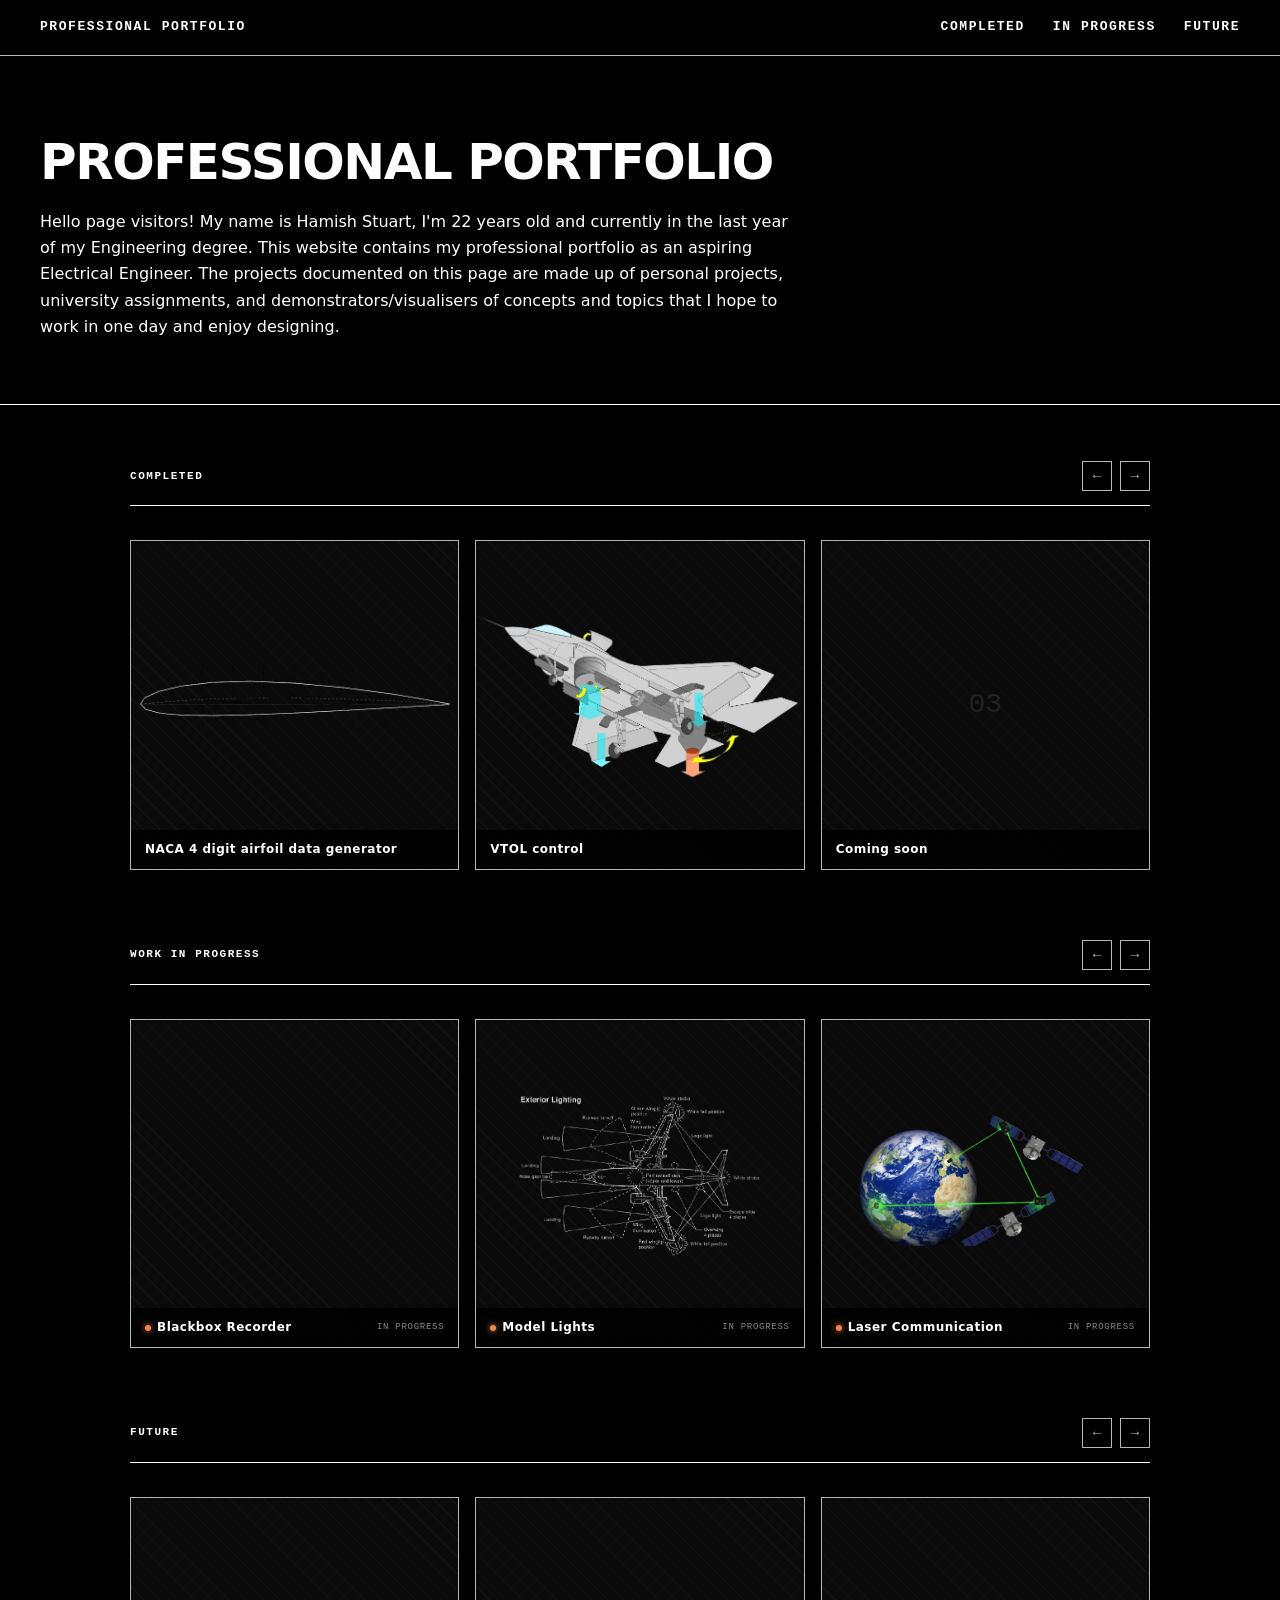
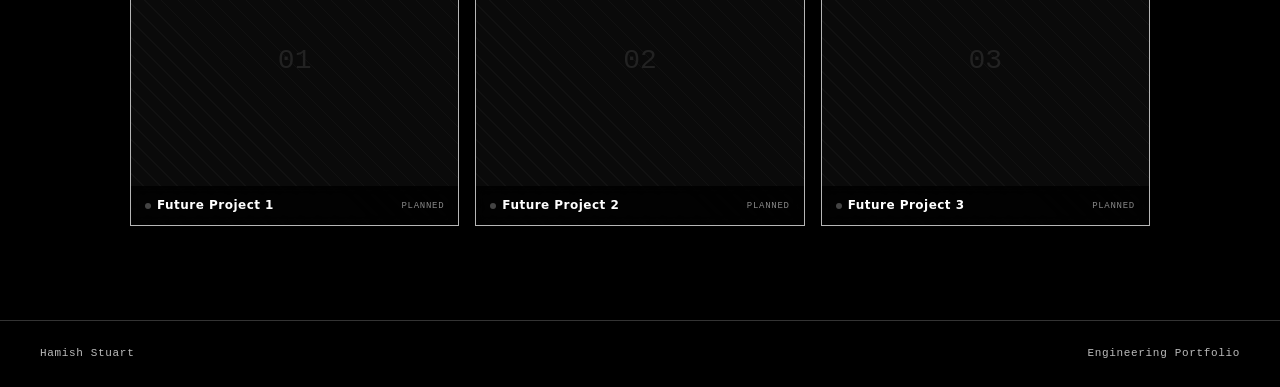
==== index.html @ 2b85cf69 "Update index.html" ====
<!DOCTYPE html>
<html lang="en">
<head>
<meta charset="UTF-8"/>
<meta name="viewport" content="width=device-width, initial-scale=1.0"/>
<title>Hamish Stuart — Portfolio</title>
<link rel="stylesheet" href="styles.css"/>
</head>
<body>

<header>
  <a class="logo" href="index.html">Professional portfolio</a>
  <nav>
    <a href="#completed">Completed</a>
    <a href="#wip">In Progress</a>
    <a href="#future">Future</a>
  </nav>
</header>

<div class="hero">
  <h1>PROFESSIONAL PORTFOLIO</h1>
  <p class="hero-sub">Hello page visitors! My name is Hamish Stuart, I'm 22 years old and currently in the last year of my Engineering degree.
    This website contains my professional portfolio as an aspiring Electrical Engineer. The projects documented on this page are made up of personal projects,
    university assignments, and demonstrators/visualisers of concepts and topics that I hope to work in one day and enjoy designing.</p>
</div>

<main class="content">

  <!-- ═════════ COMPLETED ═════════ -->
  <section class="proj-section" id="completed">
    <div class="section-header">
      <h2 class="section-title">Completed</h2>
      <div class="scroll-btns">
        <button type="button" data-dir="-1" aria-label="Scroll Completed left">&larr;</button>
        <button type="button" data-dir="1" aria-label="Scroll Completed right">&rarr;</button>
      </div>
    </div>
    <div class="proj-row">

      <!-- Robot Arm -->
      <a class="proj-card" href="naca-airfoil.html">
        <div class="card-thumb placeholder"><span class="placeholder-icon"><img src="naca1.png" width="330">
</span></div>
        <div class="card-overlay"></div>
        <div class="card-label">
          <span>NACA 4 digit airfoil data generator</span>
          <span class="card-label-sub"></span>
        </div>
      </a>
      <a class="proj-card" href="VTOL.html">
        <div class="card-thumb placeholder"><span class="placeholder-icon"><img src="vtol_img.png" width="330">
</span></div>
        <div class="card-overlay"></div>
        <div class="card-label">
          <span>VTOL control</span>
          <span class="card-label-sub"></span>
        </div>
      </a>
      <a class="proj-card" href="project.html">
        <div class="card-thumb placeholder"><span class="placeholder-icon">03</span></div>
        <div class="card-overlay"></div>
        <div class="card-label">
          <span>Coming soon</span>
          <span class="card-label-sub"></span>
        </div>
      </a>
      <a class="proj-card" href="project.html">
        <div class="card-thumb placeholder"><span class="placeholder-icon">04</span></div>
        <div class="card-overlay"></div>
        <div class="card-label">
          <span>Coming soon</span>
          <span class="card-label-sub"></span>
        </div>
      </a>
      <a class="proj-card" href="project.html">
        <div class="card-thumb placeholder"><span class="placeholder-icon">05</span></div>
        <div class="card-overlay"></div>
        <div class="card-label">
          <span>Coming soon</span>
          <span class="card-label-sub"></span>
        </div>
      </a>
      <a class="proj-card" href="project.html">
        <div class="card-thumb placeholder"><span class="placeholder-icon">06</span></div>
        <div class="card-overlay"></div>
        <div class="card-label">
          <span>Coming soon</span>
          <span class="card-label-sub"></span>
        </div>
      </a>

    </div>
  </section>

  <!-- ═════════ WORK IN PROGRESS ═════════ -->
  <section class="proj-section" id="wip">
    <div class="section-header">
      <h2 class="section-title">Work in Progress</h2>
      <div class="scroll-btns">
        <button type="button" data-dir="-1" aria-label="Scroll Work in Progress left">&larr;</button>
        <button type="button" data-dir="1" aria-label="Scroll Work in Progress right">&rarr;</button>
      </div>
    </div>
    <div class="proj-row">

      <!-- Blackbox Recorder -->
      <a class="proj-card" href="blackbox.html">
        <div class="card-thumb placeholder"></div>
        <div class="card-overlay"></div>
        <div class="card-label">
          <span><span class="status-dot wip"></span>Blackbox Recorder</span>
          <span class="card-label-sub">In progress</span>
        </div>
      </a>
      <a class="proj-card" href="model_lights.html">
        <div class="card-thumb placeholder"><span class="placeholder-icon"><img src="lightscover.png" width="250"></span></div>
        <div class="card-overlay"></div>
        <div class="card-label">
          <span><span class="status-dot wip"></span>Model Lights</span>
          <span class="card-label-sub">In progress</span>
        </div>
      </a>
      <a class="proj-card" href="project.html">
        <div class="card-thumb placeholder"><span class="placeholder-icon"><img src="lasercomm.png" width="250">
         </span></div>
        <div class="card-overlay"></div>
        <div class="card-label">
          <span><span class="status-dot wip"></span>Laser Communication</span>
          <span class="card-label-sub">In progress</span>
        </div>
      </a>
      <a class="proj-card" href="cowboy-duel.html">
        <div class="card-thumb placeholder"><span class="placeholder-icon"><img src="cowboy.png" width="250">
        </span></div>
        <div class="card-overlay"></div>
        <div class="card-label">
          <span><span class="status-dot wip"></span>Miniature Game device</span>
          <span class="card-label-sub">In progress</span>
        </div>
      </a>
      <a class="proj-card" href="project.html">
        <div class="card-thumb placeholder"><span class="placeholder-icon">05</span></div>
        <div class="card-overlay"></div>
        <div class="card-label">
          <span><span class="status-dot wip"></span>WIP Project 5</span>
          <span class="card-label-sub">In progress</span>
        </div>
      </a>
      <a class="proj-card" href="project.html">
        <div class="card-thumb placeholder"><span class="placeholder-icon">06</span></div>
        <div class="card-overlay"></div>
        <div class="card-label">
          <span><span class="status-dot wip"></span>WIP Project 6</span>
          <span class="card-label-sub">In progress</span>
        </div>
      </a>

    </div>
  </section>

  <!-- ═════════ FUTURE ═════════ -->
  <section class="proj-section" id="future">
    <div class="section-header">
      <h2 class="section-title">Future</h2>
      <div class="scroll-btns">
        <button type="button" data-dir="-1" aria-label="Scroll Future left">&larr;</button>
        <button type="button" data-dir="1" aria-label="Scroll Future right">&rarr;</button>
      </div>
    </div>
    <div class="proj-row">

      <a class="proj-card" href="project.html">
        <div class="card-thumb placeholder"><span class="placeholder-icon">01</span></div>
        <div class="card-overlay"></div>
        <div class="card-label">
          <span><span class="status-dot future"></span>Future Project 1</span>
          <span class="card-label-sub">Planned</span>
        </div>
      </a>
      <a class="proj-card" href="project.html">
        <div class="card-thumb placeholder"><span class="placeholder-icon">02</span></div>
        <div class="card-overlay"></div>
        <div class="card-label">
          <span><span class="status-dot future"></span>Future Project 2</span>
          <span class="card-label-sub">Planned</span>
        </div>
      </a>
      <a class="proj-card" href="project.html">
        <div class="card-thumb placeholder"><span class="placeholder-icon">03</span></div>
        <div class="card-overlay"></div>
        <div class="card-label">
          <span><span class="status-dot future"></span>Future Project 3</span>
          <span class="card-label-sub">Planned</span>
        </div>
      </a>
      <a class="proj-card" href="project.html">
        <div class="card-thumb placeholder"><span class="placeholder-icon">04</span></div>
        <div class="card-overlay"></div>
        <div class="card-label">
          <span><span class="status-dot future"></span>Future Project 4</span>
          <span class="card-label-sub">Planned</span>
        </div>
      </a>
      <a class="proj-card" href="project.html">
        <div class="card-thumb placeholder"><span class="placeholder-icon">05</span></div>
        <div class="card-overlay"></div>
        <div class="card-label">
          <span><span class="status-dot future"></span>Future Project 5</span>
          <span class="card-label-sub">Planned</span>
        </div>
      </a>
      <a class="proj-card" href="project.html">
        <div class="card-thumb placeholder"><span class="placeholder-icon">06</span></div>
        <div class="card-overlay"></div>
        <div class="card-label">
          <span><span class="status-dot future"></span>Future Project 6</span>
          <span class="card-label-sub">Planned</span>
        </div>
      </a>

    </div>
  </section>

</main>

<footer>
  <span>Hamish Stuart</span>
  <span>Engineering Portfolio</span>
</footer>

<script>
  // Arrow buttons scroll their row by one card
  document.querySelectorAll('.proj-section').forEach(section => {
    const row = section.querySelector('.proj-row');
    section.querySelectorAll('.scroll-btns button').forEach(btn => {
      btn.addEventListener('click', () => {
        const card = row.querySelector('.proj-card');
        const step = card ? card.offsetWidth + 16 : row.clientWidth;
        row.scrollBy({ left: step * Number(btn.dataset.dir) });
      });
    });
  });
</script>

</body>
</html>
---- styles.css ----
/* =====================================================================
   COLOUR PALETTE — change colours here and they update everywhere
   (main.html and every project page that links this stylesheet)
   ===================================================================== */
:root {
  /* page */
  --bg:              #000;      /* page + header background            */
  --text:            #b6b6b6;   /* body text                            */
  --heading:         #fff;      /* headings, logo, hero text            */
  --accent:          #44c538;   /* highlight colour (hover, links)      */
  --muted:           #888;      /* small secondary text                 */
  --faint:           #bbb;      /* footer text                          */

  /* lines */
  --border:          #b6b6b6;   /* header line, card outlines, tags     */
  --divider:         #fff;      /* hero + section underlines            */
  --footer-border:   #333;      /* line above footer                    */

  /* cards */
  --card-bg:         #000;
  --card-label-bg:   rgba(0, 0, 0, 0.82);
  --card-label-text: #fff;
  --card-hover-tint: rgba(68, 197, 56, 0.06);
  --card-hover-glow: rgba(68, 197, 56, 0.25);
  --placeholder-bg:  #0a0a0a;
  --placeholder-line:#111;
  --placeholder-num: #222;

  /* status dots */
  --status-wip:      #f5844c;
  --status-future:   #444;

  /* scrollbar */
  --scroll-track:    #111;
  --scroll-thumb:    #444;

  /* robot arm demo (robotarm.html) */
  --ok:              #59ff4a;   /* "OK" status badges                   */
  --warn:            #f5844c;   /* warning badges + log warnings        */
  --log-text:        #59ff4a;   /* demo console text                    */
  --btn-reset:       orange;
  --btn-stop:        red;

  /* code block syntax colours */
  --code-keyword:    #e4ab56;
  --code-function:   #527cd6;
  --code-comment:    #49c2e7;
  --code-number:     #e66464;
  --code-string:     #c655d4;

  /* robot arm drawings (SVG) */
  --svg-grid:        #59ff4a;
  --arm-1:           red;
  --arm-2:           green;
  --arm-3:           blue;
  --arm-tool:        orange;
  --arm-cargo:       yellow;

  /* airfoil generator (naca-airfoil.html) */
  --plot-surface:    #fff;      /* airfoil outline                      */
  --plot-camber:     #888;      /* dashed mean camber line              */
  --plot-points:     #44c538;   /* point markers                        */
  --plot-grid:       #1c1c1c;   /* plot grid lines                      */
  --plot-chord:      #444;      /* chord line + tick labels             */
  --input-bg:        #000;      /* text and number boxes                */
  --error:           #f5844c;   /* input error messages                 */

  /* fonts */
  --font: 'Inter', system-ui, -apple-system, sans-serif;
  --mono: 'JetBrains Mono', 'Fira Code', monospace;
}

/* =====================================================================
   BASE
   ===================================================================== */
*, *::before, *::after { box-sizing: border-box; margin: 0; padding: 0; }
html { scroll-behavior: smooth; }
body {
  background: var(--bg); color: var(--text);
  font-family: var(--font); font-size: 15px; line-height: 1.6;
}
sup { line-height: 0; }
a:focus-visible, button:focus-visible { outline: 2px solid var(--accent); outline-offset: 3px; }

/* ── header ── */
header {
  border-bottom: 1.5px solid var(--border);
  padding: 0 40px; height: 56px;
  display: flex; align-items: center; justify-content: space-between;
  position: sticky; top: 0; z-index: 10; background: var(--bg);
}
.logo,
nav a {
  font-family: var(--mono); font-size: 13px; font-weight: 600;
  letter-spacing: .12em; text-transform: uppercase;
  color: var(--heading); text-decoration: none; transition: color .15s;
}
nav { display: flex; gap: 28px; }
.logo:hover, nav a:hover { color: var(--accent); }

/* ── hero ── */
.hero { padding: 80px 40px 64px; border-bottom: 1px solid var(--divider); }
.hero h1 {
  font-size: clamp(28px, 6vw, 50px);
  font-weight: 700; letter-spacing: -.03em; line-height: 1.05;
  color: var(--heading); margin-bottom: 20px;
}
.hero-sub { font-size: 16px; color: var(--heading); max-width: 75ch; line-height: 1.65; }

/* ── main content ── */
.content { max-width: 1100px; margin: 0 auto; padding: 0 40px 80px; }

/* ── section ── */
.proj-section { padding-top: 56px; }
.section-header {
  display: flex; align-items: center; justify-content: space-between; gap: 16px;
  margin-bottom: 28px; padding-bottom: 14px;
  border-bottom: 1px solid var(--divider);
}
.section-title {
  font-family: var(--mono); font-size: 11px; font-weight: 600;
  letter-spacing: .14em; text-transform: uppercase; color: var(--heading);
}

/* scroll arrows */
.scroll-btns { display: flex; gap: 8px; }
.scroll-btns button {
  width: 30px; height: 30px; cursor: pointer;
  background: none; border: 1px solid var(--border); color: var(--text);
  font-family: var(--mono); font-size: 14px; line-height: 1;
  transition: border-color .15s, color .15s;
}
.scroll-btns button:hover { border-color: var(--accent); color: var(--accent); }

/* ── horizontal card row ── */
.proj-row {
  --gap: 16px;
  --per-view: 3;                    /* cards visible at once */
  display: flex; gap: var(--gap);
  overflow-x: auto;
  scroll-snap-type: x mandatory;
  scroll-behavior: smooth;
  padding: 6px 0 14px;              /* room for hover lift + scrollbar */
  scrollbar-width: thin;
  scrollbar-color: var(--scroll-thumb) var(--scroll-track);
}
.proj-row::-webkit-scrollbar { height: 6px; }
.proj-row::-webkit-scrollbar-track { background: var(--scroll-track); }
.proj-row::-webkit-scrollbar-thumb { background: var(--scroll-thumb); }


.fig-row {
  display: flex;
  justify-content: center;
  align-items: flex-start;
  gap: 20px;
  flex-wrap: wrap;
}

.fig-row figure {
  flex: 1;
  min-width: 200px;
  margin: 0;
  text-align: center;
}

.fig-row img {
  width: 100%;
  max-width: 250px;
  height: auto;
  display: block;
  margin: 0 auto 10px;
}

.fig-row figcaption {
  font-size: 0.9rem;
  text-align: center;
}


/* ── project card ── */
.proj-card {
  flex: 0 0 calc((100% - (var(--per-view) - 1) * var(--gap)) / var(--per-view));
  scroll-snap-align: start;
  position: relative; overflow: hidden; display: block;
  aspect-ratio: 1 / 1;
  border: 1px solid var(--border); background: var(--card-bg);
  text-decoration: none;
  transition: transform .18s ease, box-shadow .18s ease;
}
.proj-card:hover { transform: translateY(-3px); box-shadow: 0 8px 24px var(--card-hover-glow); }
.proj-card:hover .card-overlay { opacity: 1; }
.proj-card:hover .card-label { background: var(--accent); color: var(--bg); }
.proj-card:hover .card-label-sub { color: var(--bg); }

.card-thumb {
  position: absolute; inset: 0;
  display: flex; align-items: center; justify-content: center;
}
.card-thumb svg { width: 100%; height: 100%; }

.card-thumb.placeholder { background: var(--placeholder-bg); }
.card-thumb.placeholder::before {
  content: ''; position: absolute; inset: 0;
  background-image: repeating-linear-gradient(
    45deg, var(--placeholder-line) 0 1px, transparent 1px 12px);
}
.placeholder-icon {
  position: relative; z-index: 1; user-select: none;
  font-family: var(--mono); font-size: 28px; color: var(--placeholder-num);
}

.card-overlay {
  position: absolute; inset: 0; pointer-events: none;
  background: var(--card-hover-tint); opacity: 0; transition: opacity .18s;
}

.card-label {
  position: absolute; bottom: 0; left: 0; right: 0;
  padding: 10px 14px;
  display: flex; justify-content: space-between; align-items: center; gap: 8px;
  background: var(--card-label-bg); backdrop-filter: blur(4px);
  font-size: 12px; font-weight: 600; letter-spacing: .04em; color: var(--card-label-text);
  transition: background .18s, color .18s;
}
.card-label-sub {
  font-family: var(--mono); font-size: 9px; font-weight: 400;
  letter-spacing: .08em; text-transform: uppercase; color: var(--muted);
  transition: color .18s;
}

.status-dot {
  width: 6px; height: 6px; border-radius: 50%;
  display: inline-block; margin-right: 6px;
}
.status-dot.wip    { background: var(--status-wip); box-shadow: 0 0 6px var(--status-wip); }
.status-dot.future { background: var(--status-future); }

/* robot arm SVG colours (pulled from the palette above) */
.svg-grid  { stroke: var(--svg-grid); }
.svg-title { fill: var(--svg-grid); }
.arm-1 { stroke: var(--arm-1); fill: var(--arm-1); }
.arm-2 { stroke: var(--arm-2); fill: var(--arm-2); }
.arm-3 { stroke: var(--arm-3); fill: var(--arm-3); }
.arm-tool  { stroke: var(--arm-tool); fill: var(--arm-tool); }
.arm-cargo { fill: var(--arm-cargo); }
svg text[class] { stroke: none; }   /* keeps coloured SVG labels crisp */

/* =====================================================================
   PROJECT PAGE (project.html)
   ===================================================================== */
.back-link {
  display: inline-block; margin-bottom: 24px;
  font-family: var(--mono); font-size: 11px; letter-spacing: .1em;
  text-transform: uppercase; color: var(--text); text-decoration: none;
}
.back-link:hover { color: var(--accent); }

.project-meta {
  display: flex; flex-wrap: wrap; gap: 8px 28px; margin-top: 24px;
  font-family: var(--mono); font-size: 11px; letter-spacing: .06em; color: var(--text);
}
.project-meta strong { color: var(--heading); font-weight: 600; margin-right: 6px; }

.project-body { display: flow-root; }   /* full width so images can reach the line's right end;
                                           flow-root keeps floated images inside their section */
.project-body p, .project-body ul { margin-bottom: 16px; }
.project-body > p, .project-body > ul { max-width: 75ch; }   /* keeps text lines readable */
.project-body ul { padding-left: 20px; }
.project-body a { color: var(--accent); }

.media-placeholder {
  position: relative; aspect-ratio: 16 / 9; margin: 8px 0 24px;
  border: 1px solid var(--border); background: var(--placeholder-bg);
  display: flex; align-items: center; justify-content: center;
  font-family: var(--mono); font-size: 12px; color: var(--muted);
}
.media-placeholder::before {
  content: ''; position: absolute; inset: 0;
  background-image: repeating-linear-gradient(
    45deg, var(--placeholder-line) 0 1px, transparent 1px 12px);
}
.media-placeholder span { position: relative; }
.project-body img { display: block; max-width: 100%; height: auto; border: 1px solid var(--border); margin: 8px 0 24px; }

/* Image that sits on the right with text wrapping around it.
   Set its size with the width attribute, e.g. <img class="img-right" src="..." width="250"> */
.project-body .img-right { float: right; margin: 0 0 16px 24px; }

/* ── footer ── */
footer {
  border-top: 1px solid var(--footer-border); padding: 24px 40px;
  display: flex; justify-content: space-between; align-items: center;
  font-family: var(--mono); font-size: 11px; letter-spacing: .06em; color: var(--faint);
}

/* =====================================================================
   RESPONSIVE
   ===================================================================== */
@media (max-width: 700px) {
  header, .hero, .content, footer { padding-left: 20px; padding-right: 20px; }
  nav { gap: 14px; }
  .logo, nav a { font-size: 11px; }
  .proj-row { --per-view: 2; }
}
@media (max-width: 480px) {
  header { height: auto; padding-top: 12px; padding-bottom: 12px; flex-direction: column; gap: 8px; }
  .proj-row { --per-view: 1.2; }   /* shows a sliver of the next card as a scroll hint */
  .scroll-btns { display: none; }  /* swipe on phones */
}
@media (prefers-reduced-motion: reduce) {
  html, .proj-row { scroll-behavior: auto; }
  .proj-card { transition: none; }
}

/* =====================================================================
   PROJECT PAGE EXTRAS — figures, key results, download link
   ===================================================================== */
/* Figure (image + caption) right-aligned to the line's end.
   Set its size with the width attribute on the img inside it. */
.project-body figure { width: fit-content; max-width: 100%; margin: 8px 0 28px auto; }
.project-body figcaption { contain: inline-size; }   /* caption wraps to the image width */
.project-body figure img { margin: 0; background: #fff; }
.project-body figcaption {
  margin-top: 8px; font-size: 13px; color: var(--muted);
}
.fig-pair { display: grid; grid-template-columns: 1fr 1fr; gap: 16px; clear: both; }
.fig-pair figure { width: auto; margin-left: 0; }
@media (max-width: 700px) { .fig-pair { grid-template-columns: 1fr; } }
@media (max-width: 480px) {   /* phones: stop wrapping text, image sits on its own line */
  .project-body .img-right { float: none; margin: 0 0 16px auto; }
}

.key-results { list-style: none; padding: 0 !important; border-top: 1px solid var(--footer-border); display: flow-root; }  /* flow-root: sits beside a floated image instead of under it */
.key-results li {
  padding: 10px 0; border-bottom: 1px solid var(--footer-border);
}
.key-results strong { color: var(--heading); }

.download-link {
  display: inline-block; margin-top: 28px; padding: 8px 16px;
  border: 1px solid var(--border); color: var(--heading); text-decoration: none;
  font-family: var(--mono); font-size: 12px; letter-spacing: .06em;
  transition: border-color .15s, color .15s;
}
.download-link:hover { border-color: var(--accent); color: var(--accent); }

/* =====================================================================
   ROBOT ARM DEMO + TECHNICAL BLOCKS (robotarm.html)
   ===================================================================== */
.demo-shell { border: 1px solid var(--border); margin-top: 8px; }
.demo-body { display: grid; grid-template-columns: 250px 1fr; min-height: 480px; }
.ctrl-panel {
  border-right: 1px solid var(--border); padding: 16px;
  display: flex; flex-direction: column; gap: 18px;
}
.cp-label {
  font-family: var(--mono); font-size: 10px; font-weight: 600; margin-bottom: 8px;
  letter-spacing: .12em; text-transform: uppercase; color: var(--heading);
}
.joints { display: flex; flex-direction: column; gap: 10px; }
.joint-row { display: flex; flex-direction: column; gap: 5px; }
.jh { display: flex; justify-content: space-between; font-size: 12px; }
.jname { color: var(--heading); }
.jval, .plat-slider-mm { font-family: var(--mono); font-size: 11px; color: var(--text); }

.demo-shell input[type=range] {
  width: 100%; height: 4px; cursor: pointer;
  -webkit-appearance: none; appearance: none; background: var(--footer-border);
}
.demo-shell input[type=range]::-webkit-slider-thumb {
  -webkit-appearance: none; width: 14px; height: 14px; border-radius: 50%; background: var(--accent);
}
.demo-shell input[type=range]::-moz-range-thumb {
  width: 14px; height: 14px; border: none; border-radius: 50%; background: var(--accent);
}

.stat-grid { display: grid; grid-template-columns: repeat(3, 1fr); gap: 6px; }
.stat-box { border: 1px solid var(--footer-border); padding: 6px 8px; }
.stat-box .sl { font-family: var(--mono); font-size: 9px; text-transform: uppercase; letter-spacing: .06em; color: var(--muted); }
.stat-box .sv { font-family: var(--mono); font-size: 14px; font-weight: 600; color: var(--heading); }

.plat-list { display: flex; flex-direction: column; gap: 7px; }
.plat-slider-row { display: flex; align-items: center; gap: 8px; }
.plat-slider-row input { flex: 1; }
.plat-slider-label { font-family: var(--mono); font-size: 11px; font-weight: 600; min-width: 12px; }
.plat-slider-label.pA { color: var(--arm-1); }
.plat-slider-label.pB { color: var(--arm-2); }
.plat-slider-label.pC { color: var(--arm-3); }
.plat-slider-mm { min-width: 40px; text-align: right; }

.pp-row { display: flex; gap: 8px; align-items: center; margin-bottom: 6px; }
.pp-label { font-size: 11px; min-width: 32px; }
.demo-shell select {
  flex: 1; padding: 6px 8px; font: inherit; font-size: 12px; cursor: pointer;
  background: var(--bg); color: var(--heading); border: 1px solid var(--border);
}
.demo-shell select:focus { border-color: var(--accent); outline: none; }

.fw-row { display: flex; flex-direction: column; gap: 6px; }
.fw-item { display: flex; justify-content: space-between; font-size: 11px; }
.badge { font-family: var(--mono); font-size: 10px; }
.badge.ok { color: var(--ok); }
.badge.warn { color: var(--warn); }

.btn-row { display: flex; gap: 8px; }
.demo-shell button {
  flex: 1; width: 100%; padding: 8px 10px; cursor: pointer;
  font-family: var(--mono); font-size: 11px; letter-spacing: .08em;
  background: transparent; color: var(--heading); border: 1px solid var(--border);
  transition: border-color .15s, color .15s, opacity .15s;
}
.demo-shell button:disabled { opacity: .4; cursor: not-allowed; }
.demo-shell button.primary { margin-top: 4px; background: var(--accent); color: var(--bg); border-color: var(--accent); font-weight: 600; }
.demo-shell button.primary:hover:not(:disabled) { opacity: .85; }
.demo-shell button.home   { border-color: var(--btn-reset); color: var(--btn-reset); }
.demo-shell button.danger { border-color: var(--btn-stop);  color: var(--btn-stop); }

.right-pane { display: flex; flex-direction: column; min-width: 0; }
.viz-area { flex: 1; }
svg#arm { display: block; width: 100%; height: 100%; min-height: 300px; }
.log-area {
  height: 110px; overflow-y: auto; padding: 8px 14px;
  border-top: 1px solid var(--border);
  font-family: var(--mono); font-size: 11px; color: var(--log-text);
}
.log-area p { margin: 0; line-height: 1.8; white-space: pre; }
.log-area p.warn { color: var(--warn); }

@media (max-width: 700px) {
  .demo-body { grid-template-columns: 1fr; }
  .ctrl-panel { border-right: none; border-bottom: 1px solid var(--border); }
}

/* architecture cards */
.arch-grid { display: grid; grid-template-columns: repeat(auto-fit, minmax(240px, 1fr)); gap: 16px; margin-top: 8px; }
.arch-card { border: 1px solid var(--border); padding: 20px; }
.arch-card h3 {
  font-family: var(--mono); font-size: 11px; font-weight: 600; margin-bottom: 12px;
  letter-spacing: .1em; text-transform: uppercase; color: var(--heading);
}
.arch-card ul { list-style: none; display: flex; flex-direction: column; gap: 6px; }
.arch-card li { font-size: 13px; padding-left: 14px; position: relative; }
.arch-card li::before { content: '–'; position: absolute; left: 0; color: var(--accent); }

/* code blocks */
.code-block { border: 1px solid var(--border); padding: 16px 20px; overflow-x: auto; margin: 8px 0 24px; }
.code-block pre { font-family: var(--mono); font-size: 12px; line-height: 1.75; color: var(--heading); }
.kw  { color: var(--code-keyword); }
.fn  { color: var(--code-function); }
.cm  { color: var(--code-comment); }
.nu  { color: var(--code-number); }
.str { color: var(--code-string); }

/* data tables */
.table-wrap { overflow-x: auto; }
.data-table { width: 100%; border-collapse: collapse; font-size: 13px; }
.data-table th {
  text-align: left; padding: 8px 12px; border-bottom: 1px solid var(--divider);
  font-family: var(--mono); font-size: 10px; font-weight: 600;
  letter-spacing: .08em; text-transform: uppercase; color: var(--heading);
}
.data-table td { padding: 10px 12px; border-bottom: 1px solid var(--footer-border); font-family: var(--mono); white-space: nowrap; }
.data-table td:first-child { font-family: var(--font); font-weight: 500; color: var(--heading); }

/* =====================================================================
   BLOCK DIAGRAMS (inline SVG on project pages)
   ===================================================================== */
.diagram-wrap { overflow-x: auto; margin: 8px 0 28px; }
.diagram { display: block; width: 100%; min-width: 680px; height: auto; }
.dg-box   { fill: none; stroke: var(--border); stroke-width: 1; }
.dg-group { fill: none; stroke: var(--footer-border); stroke-dasharray: 4 4; }
.dg-rule  { stroke: var(--footer-border); }
.dg-line  { fill: none; stroke: var(--accent); stroke-width: 1.5; }
.dg-head  { fill: var(--accent); }
.dg-title { fill: var(--heading); font-family: var(--mono); font-size: 13px; font-weight: 600; letter-spacing: .06em; }
.dg-sub   { fill: var(--text); font-family: var(--font); font-size: 12px; }
.dg-label { fill: var(--muted); font-family: var(--mono); font-size: 11px; }

/* =====================================================================
   AIRFOIL GENERATOR + EQUATIONS (naca-airfoil.html)
   ===================================================================== */
.gen .demo-body { min-height: 0; }
.field { display: flex; flex-direction: column; gap: 5px; margin-bottom: 12px; }
.field:last-child { margin-bottom: 0; }
.field label, .check { font-size: 12px; color: var(--heading); }
.field .hint { color: var(--muted); }
.field-row { display: flex; justify-content: space-between; align-items: baseline; }
.demo-shell input[type=text], .demo-shell input[type=number] {
  width: 100%; padding: 6px 8px;
  background: var(--input-bg); color: var(--heading); border: 1px solid var(--border);
  font-family: var(--mono); font-size: 13px;
}
.demo-shell input[type=text]:focus, .demo-shell input[type=number]:focus { border-color: var(--accent); outline: none; }
.demo-shell input.code-input { font-size: 22px; font-weight: 600; letter-spacing: .25em; padding: 6px 10px; }
.demo-shell input[aria-invalid=true] { border-color: var(--error); }
.preset-row { display: grid; grid-template-columns: repeat(4, 1fr); gap: 6px; }
.demo-shell .preset-row button { padding: 6px 0; }
.check { display: flex; align-items: center; gap: 8px; margin-top: 6px; cursor: pointer; }
.check input { accent-color: var(--accent); }
.export-btns { display: flex; flex-direction: column; gap: 8px; }
.gen-error { min-height: 1.2em; font-size: 12px; color: var(--error); }

.plot-area { flex: 1; display: flex; align-items: center; padding: 16px 16px 4px; }
.plot-area svg { display: block; width: 100%; height: auto; }
.af-surface { fill: none; stroke: var(--plot-surface); stroke-width: 1.5px; stroke-linejoin: round; }
.af-camber  { fill: none; stroke: var(--plot-camber); stroke-width: 1px; stroke-dasharray: 5 4; }
.af-point   { fill: var(--plot-points); }
.af-grid    { stroke: var(--plot-grid); stroke-width: 1px; }
.af-chord   { stroke: var(--plot-chord); stroke-width: 1px; }
.af-tick    { fill: var(--plot-chord); font-family: var(--mono); }
.plot-legend {
  display: flex; flex-wrap: wrap; gap: 6px 18px; padding: 0 16px 12px;
  font-family: var(--mono); font-size: 10px; color: var(--muted);
}
.plot-legend i { display: inline-block; width: 16px; height: 0; margin-right: 6px; vertical-align: middle; border-top: 1.5px solid var(--plot-surface); }
.plot-legend i.dash { border-top: 1px dashed var(--plot-camber); }
.plot-legend i.dot { width: 6px; height: 6px; border: none; border-radius: 50%; background: var(--plot-points); }
.readouts { border-top: 1px solid var(--border); padding: 12px 16px 16px; }

/* equations */
.eq-block { border: 1px solid var(--border); margin: 8px 0 24px; }
.eq-row {
  display: grid; grid-template-columns: 170px minmax(0, 1fr); gap: 16px; align-items: center;
  padding: 12px 20px; border-bottom: 1px solid var(--footer-border);
}
.eq-row:last-child { border-bottom: none; }
.eq-name { font-family: var(--mono); font-size: 11px; color: var(--heading); }
.eq-math { overflow-x: auto; overflow-y: hidden; color: var(--heading); }
.eq-math .katex-display { margin: 4px 0; text-align: left; }
.eq-math .katex-display > .katex { text-align: left; }

@media (max-width: 700px) {
  .gen .right-pane { order: -1; border-bottom: 1px solid var(--border); }
  .gen .ctrl-panel { border-bottom: none; }
  .eq-row { grid-template-columns: 1fr; gap: 4px; padding: 12px 14px; }
  .eq-math .katex { font-size: 1em; }
}
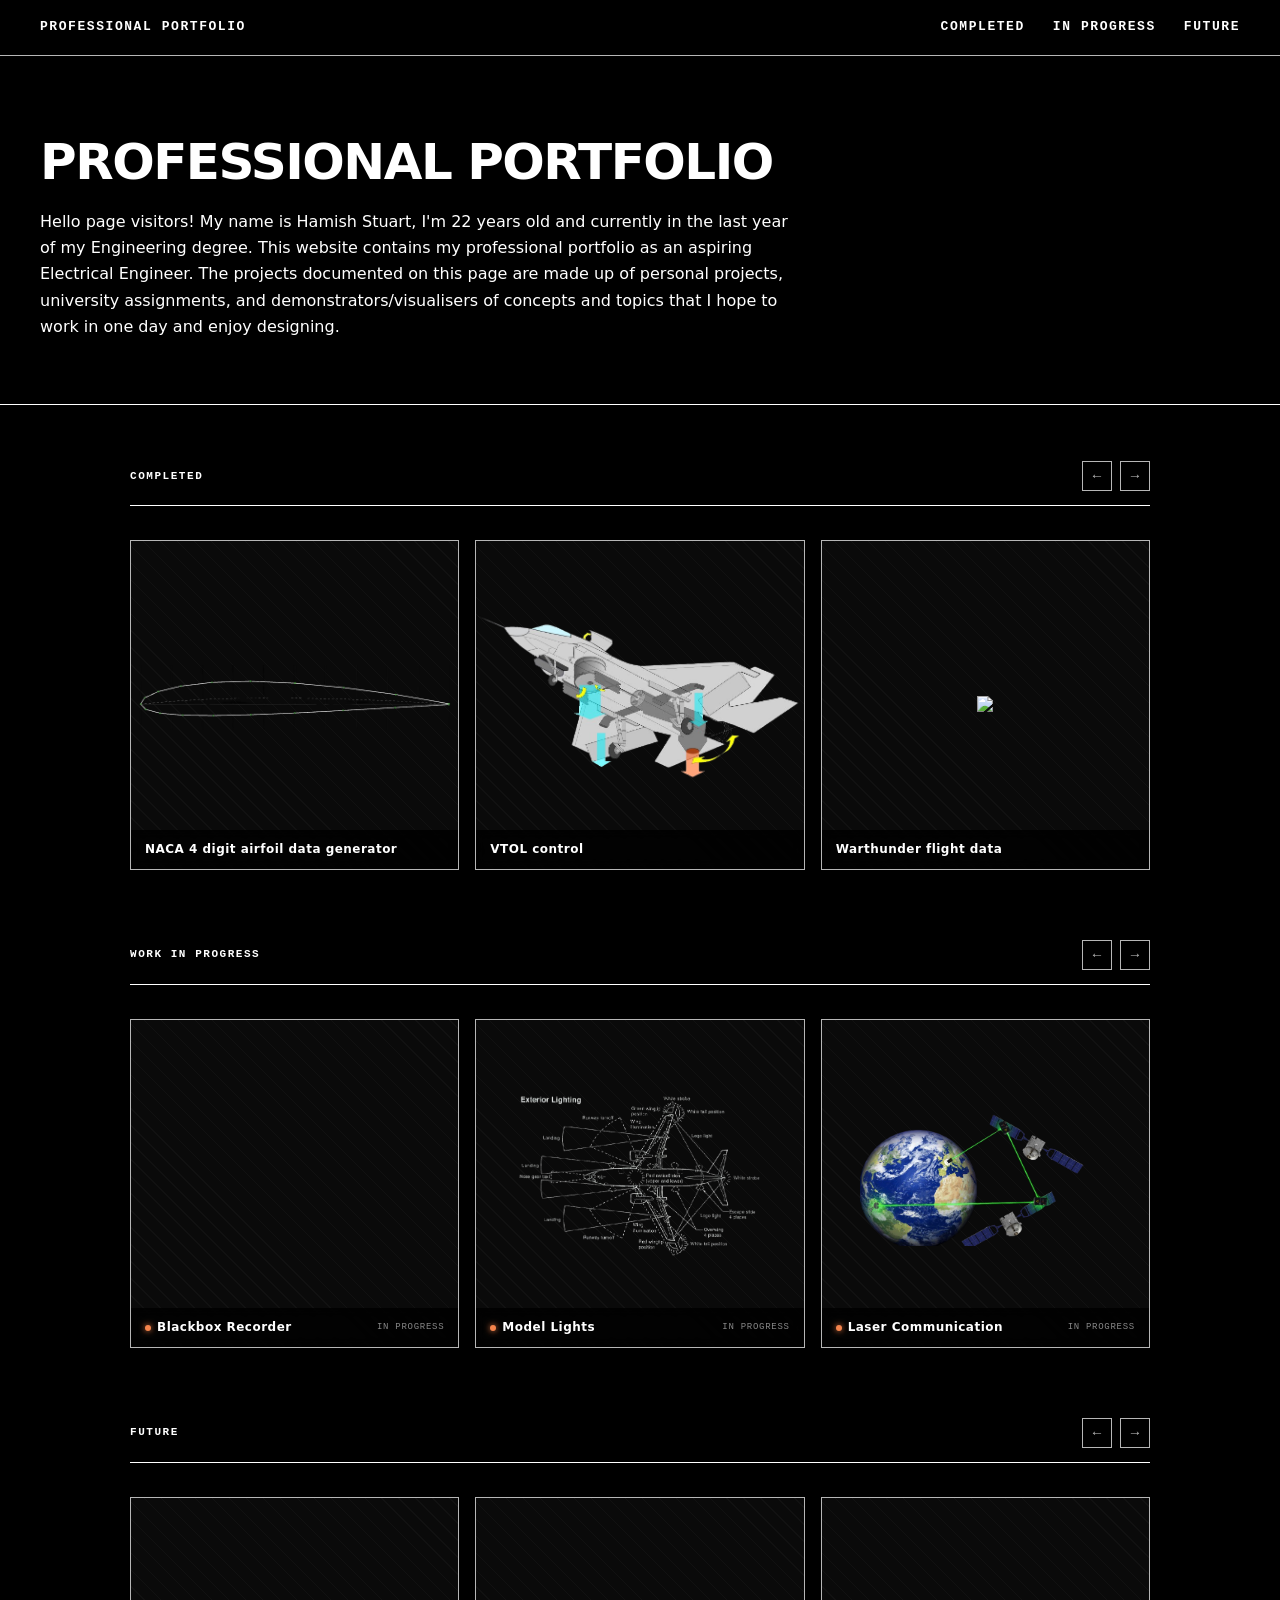
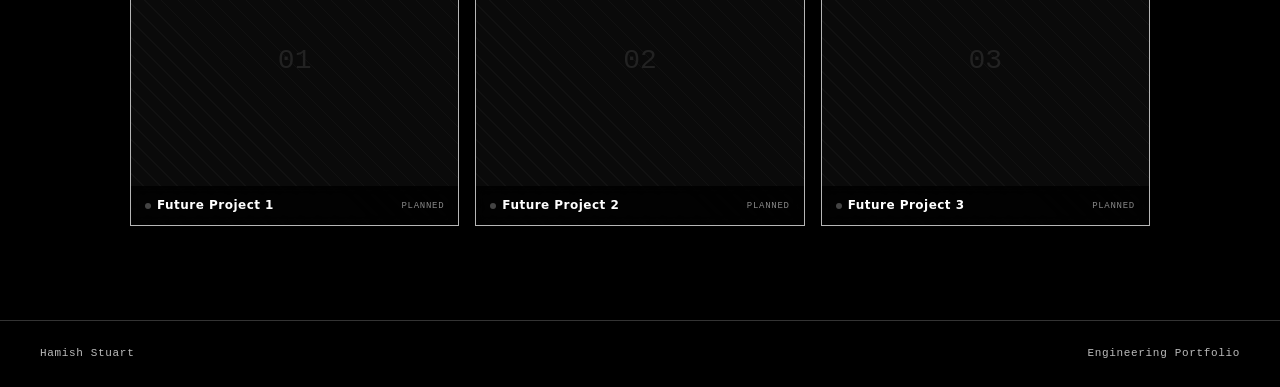
==== commit ed328295: "Update index.html" ====
--- a/index.html
+++ b/index.html
@@ -57,10 +57,11 @@
         </div>
       </a>
       <a class="proj-card" href="project.html">
-        <div class="card-thumb placeholder"><span class="placeholder-icon">03</span></div>
-        <div class="card-overlay"></div>
-        <div class="card-label">
-          <span>Coming soon</span>
+        <div class="card-thumb placeholder"><span class="placeholder-icon"><img src="flightdata.png" width="330">
+        </span></div>
+        <div class="card-overlay"></div>
+        <div class="card-label">
+          <span>Warthunder flight data</span>
           <span class="card-label-sub"></span>
         </div>
       </a>
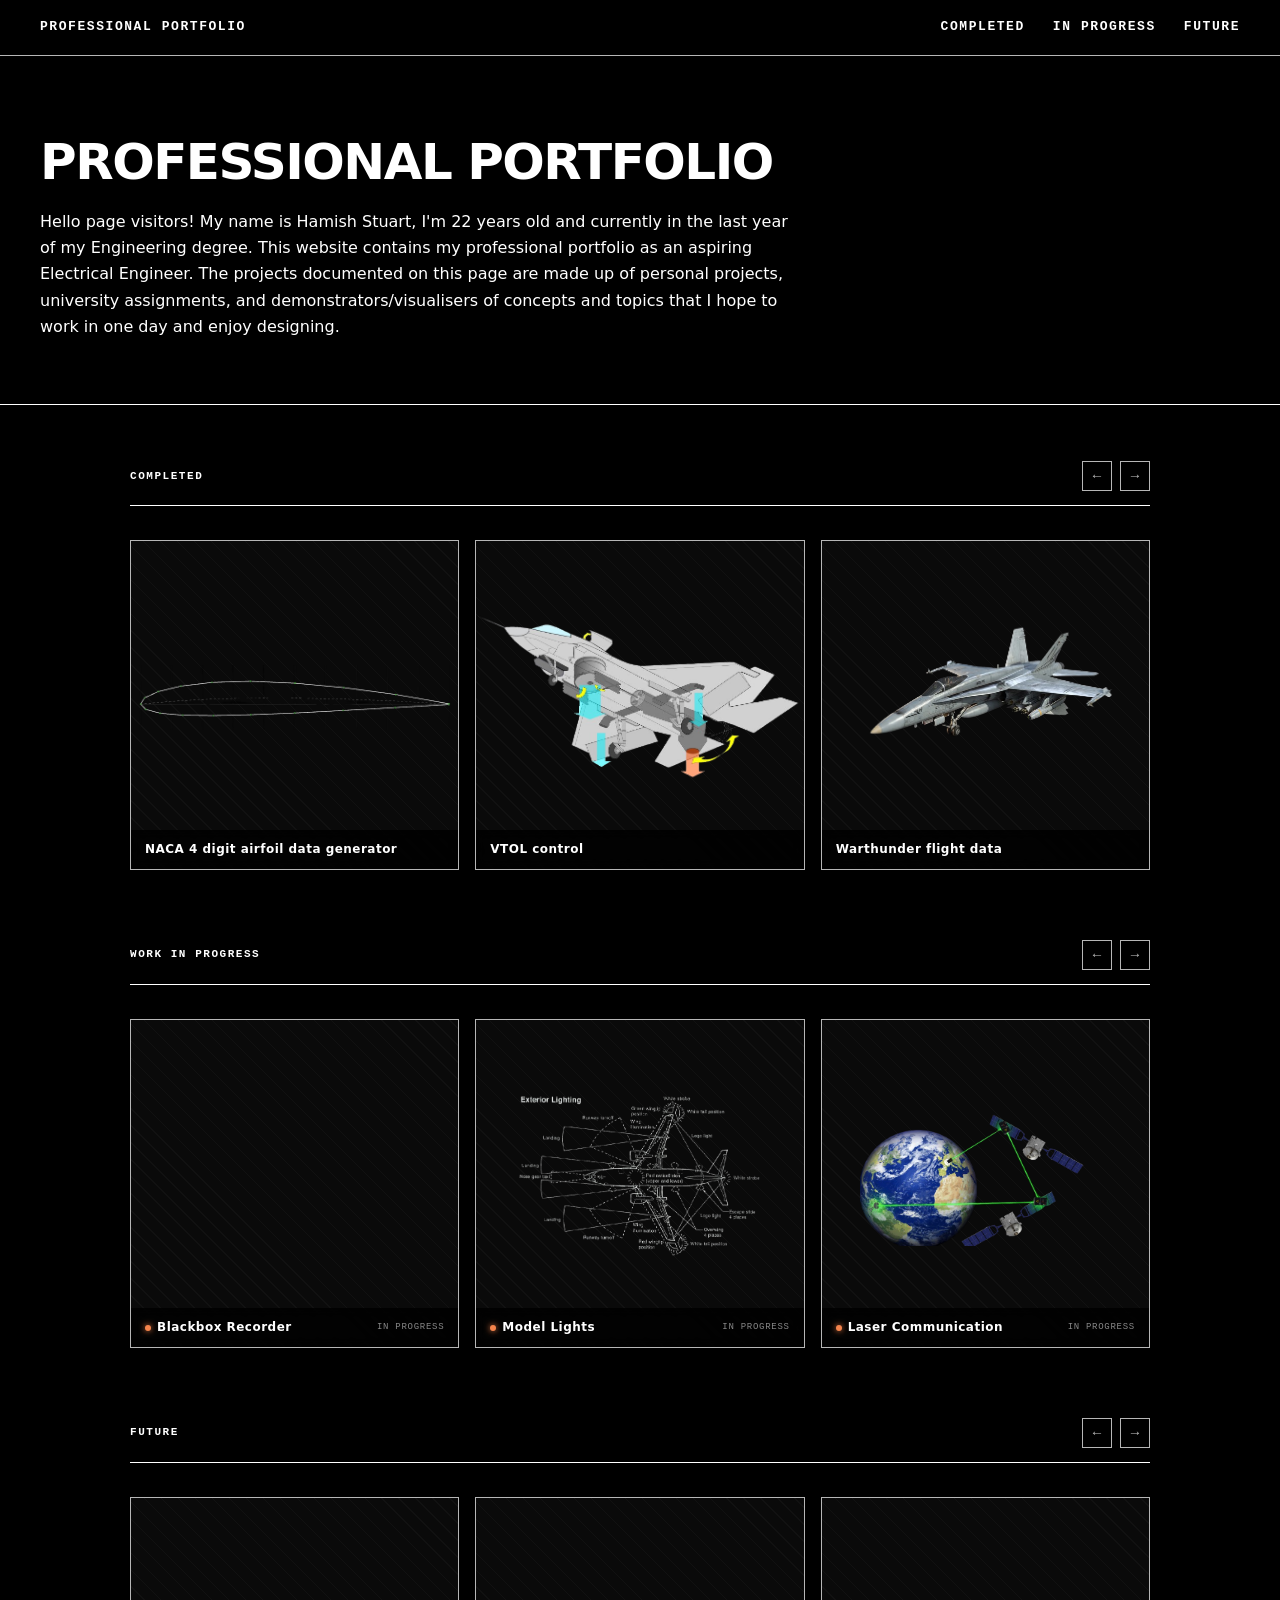
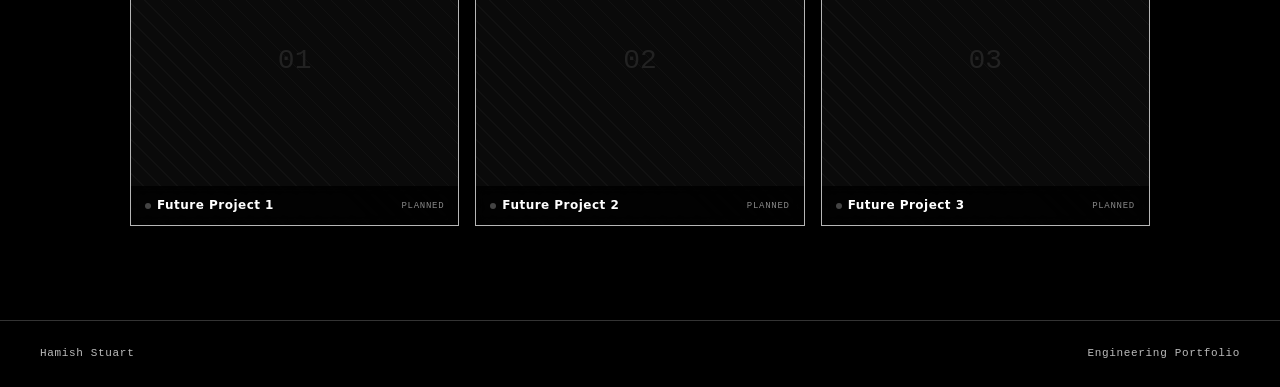
==== commit cfc428d5: "Update index.html" ====
--- a/index.html
+++ b/index.html
@@ -56,7 +56,7 @@
           <span class="card-label-sub"></span>
         </div>
       </a>
-      <a class="proj-card" href="project.html">
+      <a class="proj-card" href="warthunder-logger.html">
         <div class="card-thumb placeholder"><span class="placeholder-icon"><img src="flightdata.png" width="330">
         </span></div>
         <div class="card-overlay"></div>
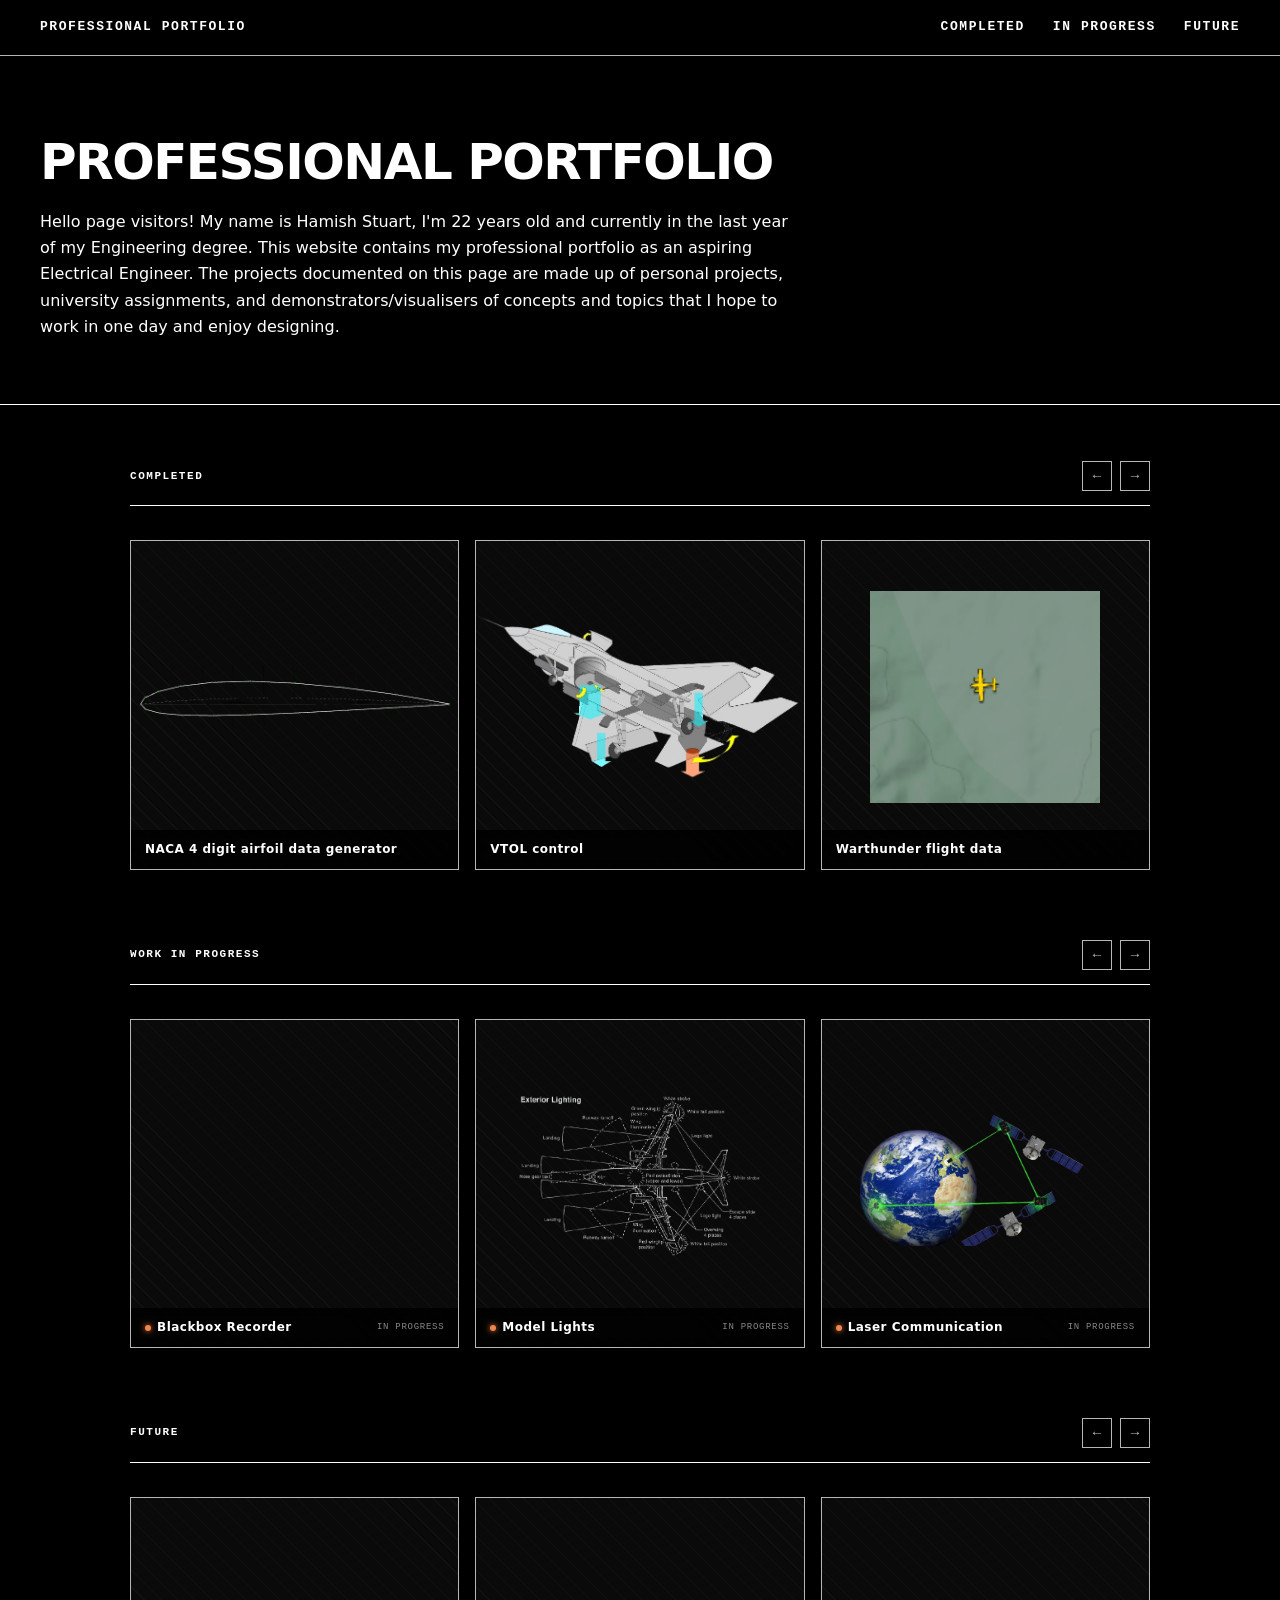
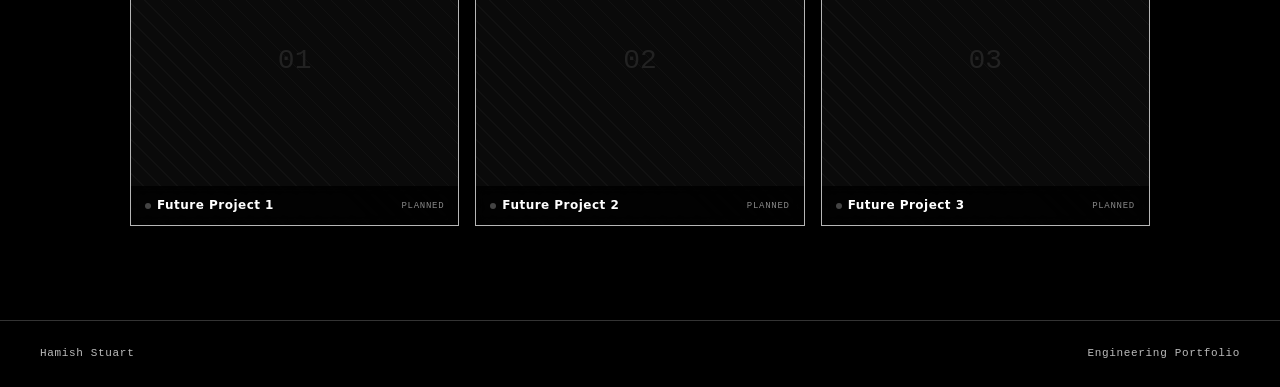
==== commit 964b3332: "Update index.html" ====
--- a/index.html
+++ b/index.html
@@ -57,7 +57,7 @@
         </div>
       </a>
       <a class="proj-card" href="warthunder-logger.html">
-        <div class="card-thumb placeholder"><span class="placeholder-icon"><img src="flightdata.png" width="330">
+        <div class="card-thumb placeholder"><span class="placeholder-icon"><img src="flightdata.png" width="230">
         </span></div>
         <div class="card-overlay"></div>
         <div class="card-label">
@@ -65,11 +65,12 @@
           <span class="card-label-sub"></span>
         </div>
       </a>
-      <a class="proj-card" href="project.html">
-        <div class="card-thumb placeholder"><span class="placeholder-icon">04</span></div>
-        <div class="card-overlay"></div>
-        <div class="card-label">
-          <span>Coming soon</span>
+      <a class="proj-card" href="flight-reconstruction.html">
+        <div class="card-thumb placeholder"><span class="placeholder-icon"><img src="flight_gif.png" width="330">
+        </span></div>
+        <div class="card-overlay"></div>
+        <div class="card-label">
+          <span>Flight reconstruction</span>
           <span class="card-label-sub"></span>
         </div>
       </a>
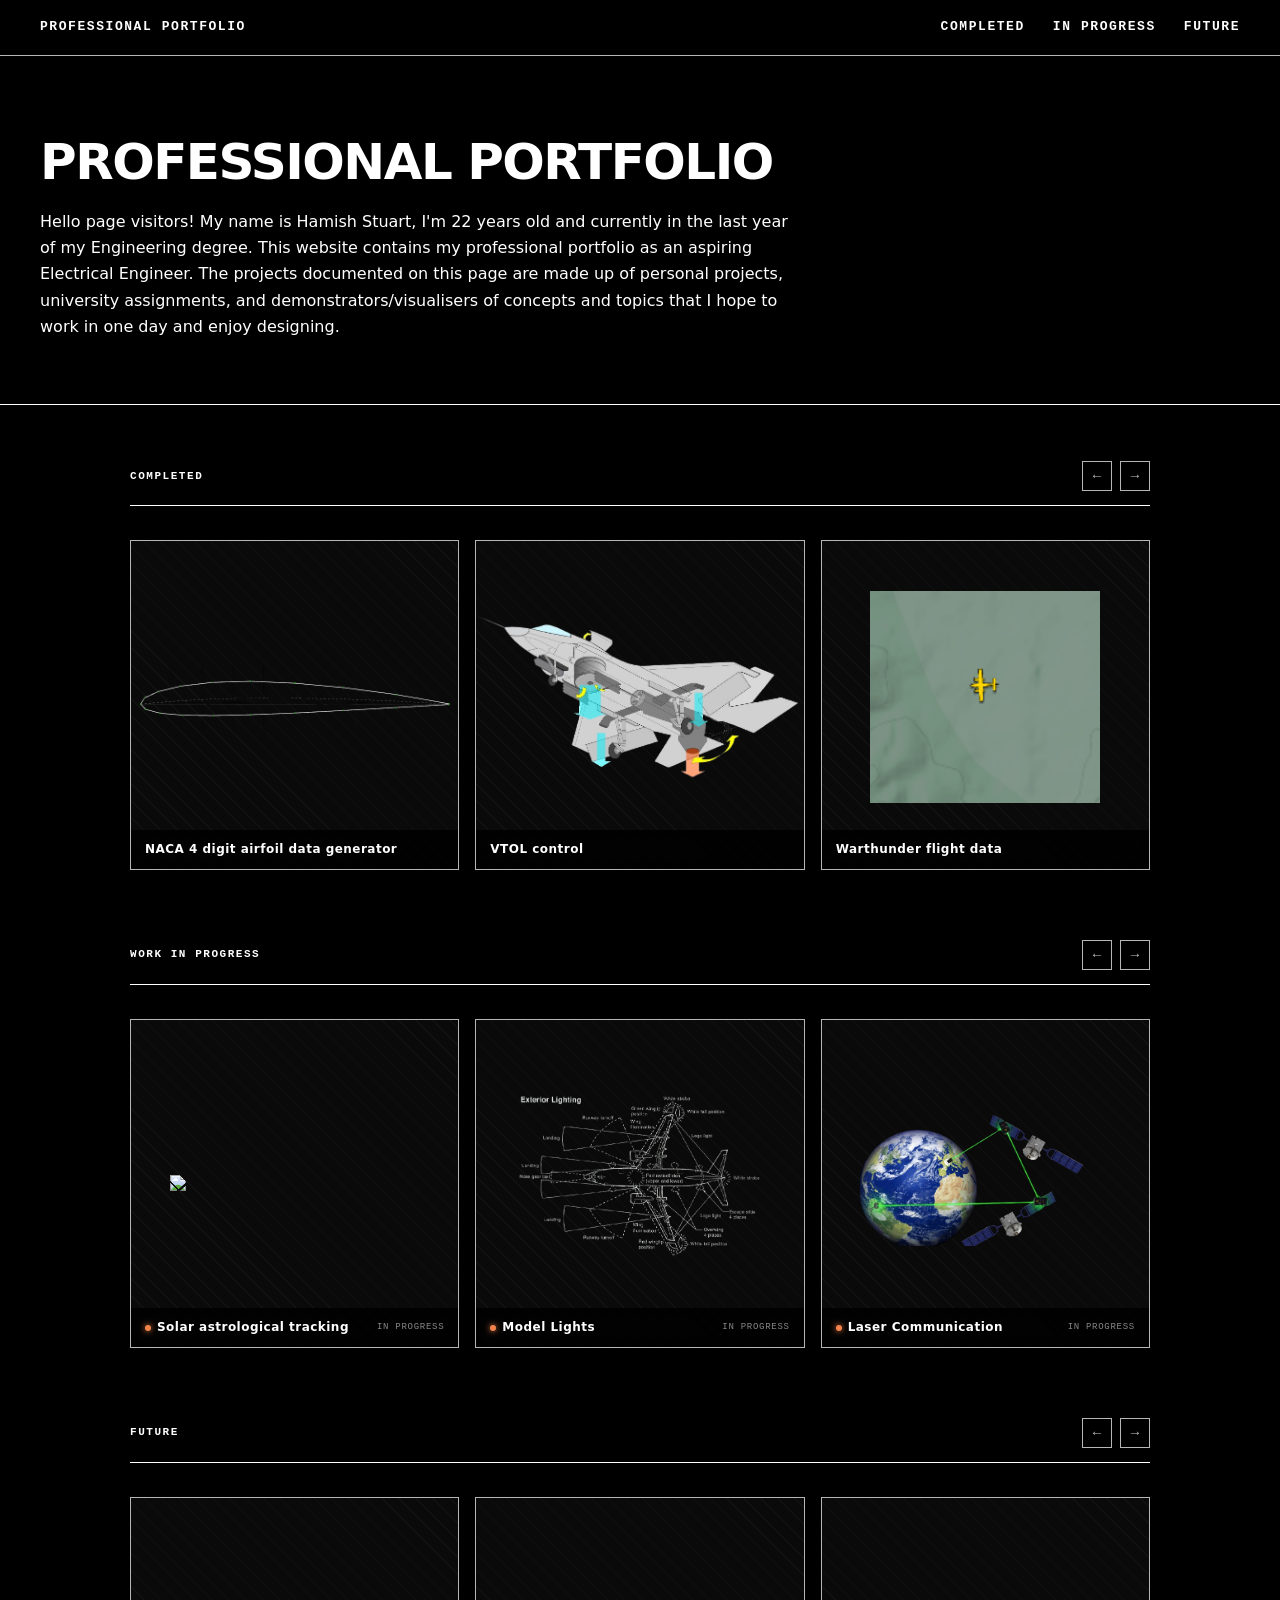
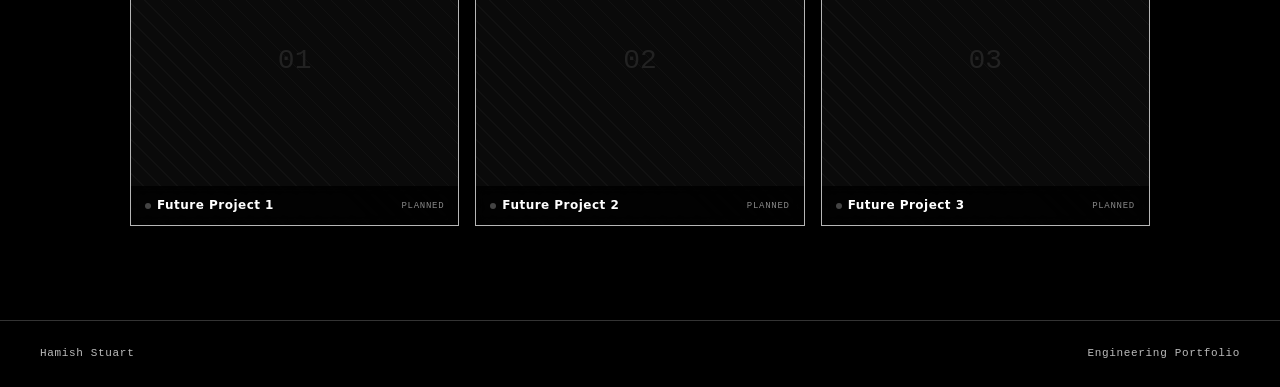
==== commit 59ae6278: "Update index.html" ====
--- a/index.html
+++ b/index.html
@@ -106,11 +106,11 @@
     <div class="proj-row">
 
       <!-- Blackbox Recorder -->
-      <a class="proj-card" href="blackbox.html">
-        <div class="card-thumb placeholder"></div>
-        <div class="card-overlay"></div>
-        <div class="card-label">
-          <span><span class="status-dot wip"></span>Blackbox Recorder</span>
+      <a class="proj-card" href="solar-track.html">
+        <div class="card-thumb placeholder"><img src="suntrack.png" width="250"></span></div>
+        <div class="card-overlay"></div>
+        <div class="card-label">
+          <span><span class="status-dot wip"></span>Solar astrological tracking</span>
           <span class="card-label-sub">In progress</span>
         </div>
       </a>
--- a/styles.css
+++ b/styles.css
@@ -64,6 +64,22 @@
   --plot-chord:      #444;      /* chord line + tick labels             */
   --input-bg:        #000;      /* text and number boxes                */
   --error:           #f5844c;   /* input error messages                 */
+
+  /* arduino game emulator (cowboy-duel.html) */
+  --oled-on:         #e8f3ff;   /* lit OLED pixels                      */
+  --oled-off:        #050505;   /* unlit OLED pixels                    */
+  --oled-bezel:      #111;      /* frame around the screen              */
+  --fire-btn:        #c8302c;   /* the fire button                      */
+  --fire-btn-text:   #fff;
+
+  /* flight replay (flight-reconstruction.html) */
+  --recon-bg:        #000;      /* 3D view background                   */
+  --recon-ground:    #0f3d0f;   /* ground grid                          */
+  --recon-path:      #283675;   /* whole flight path                    */
+  --recon-progress:  #3d8bff;   /* path flown so far                    */
+  --recon-drop:      #094009;   /* height lines down to the ground      */
+  --recon-model:     #c8c8c8;   /* aircraft model                       */
+  --recon-trace:     #44c538;   /* plot lines                           */
 
   /* fonts */
   --font: 'Inter', system-ui, -apple-system, sans-serif;
@@ -148,36 +164,6 @@
 .proj-row::-webkit-scrollbar-track { background: var(--scroll-track); }
 .proj-row::-webkit-scrollbar-thumb { background: var(--scroll-thumb); }
 
-
-.fig-row {
-  display: flex;
-  justify-content: center;
-  align-items: flex-start;
-  gap: 20px;
-  flex-wrap: wrap;
-}
-
-.fig-row figure {
-  flex: 1;
-  min-width: 200px;
-  margin: 0;
-  text-align: center;
-}
-
-.fig-row img {
-  width: 100%;
-  max-width: 250px;
-  height: auto;
-  display: block;
-  margin: 0 auto 10px;
-}
-
-.fig-row figcaption {
-  font-size: 0.9rem;
-  text-align: center;
-}
-
-
 /* ── project card ── */
 .proj-card {
   flex: 0 0 calc((100% - (var(--per-view) - 1) * var(--gap)) / var(--per-view));
@@ -286,6 +272,7 @@
 /* Image that sits on the right with text wrapping around it.
    Set its size with the width attribute, e.g. <img class="img-right" src="..." width="250"> */
 .project-body .img-right { float: right; margin: 0 0 16px 24px; }
+.project-body .img-center { margin: 8px auto 24px; }   /* centred image, size set by its width attribute */
 
 /* ── footer ── */
 footer {
@@ -327,6 +314,9 @@
 .fig-pair { display: grid; grid-template-columns: 1fr 1fr; gap: 16px; clear: both; }
 .fig-pair figure { width: auto; margin-left: 0; }
 @media (max-width: 700px) { .fig-pair { grid-template-columns: 1fr; } }
+/* row of figures, right-aligned to the line; each image's width attribute sets its size */
+.fig-row { display: flex; flex-wrap: wrap; justify-content: flex-end; gap: 16px; clear: both; margin-top: 8px; }
+.fig-row figure { margin: 0; }
 @media (max-width: 480px) {   /* phones: stop wrapping text, image sits on its own line */
   .project-body .img-right { float: none; margin: 0 0 16px auto; }
 }
@@ -453,7 +443,7 @@
 .str { color: var(--code-string); }
 
 /* data tables */
-.table-wrap { overflow-x: auto; }
+.table-wrap { overflow-x: auto; margin-bottom: 20px; }
 .data-table { width: 100%; border-collapse: collapse; font-size: 13px; }
 .data-table th {
   text-align: left; padding: 8px 12px; border-bottom: 1px solid var(--divider);
@@ -536,3 +526,85 @@
   .eq-row { grid-template-columns: 1fr; gap: 4px; padding: 12px 14px; }
   .eq-math .katex { font-size: 1em; }
 }
+
+/* =====================================================================
+   ARDUINO GAME EMULATOR (cowboy-duel.html)
+   ===================================================================== */
+.emu { border: 1px solid var(--border); margin-top: 8px; }
+.emu-screen { background: var(--oled-bezel); padding: 28px 24px; border-bottom: 1px solid var(--border); }
+.emu-screen canvas {
+  display: block; width: 100%; max-width: 640px; height: auto; margin: 0 auto;
+  aspect-ratio: 4 / 1; cursor: pointer; touch-action: manipulation;
+}
+.emu-controls {
+  display: flex; flex-wrap: wrap; align-items: center; justify-content: space-between; gap: 16px;
+  padding: 16px 20px;
+}
+.fire-btn {
+  width: 76px; height: 76px; border-radius: 50%; cursor: pointer; flex: none;
+  background: var(--fire-btn); color: var(--fire-btn-text); border: 3px solid var(--border);
+  font-family: var(--mono); font-size: 12px; font-weight: 600; letter-spacing: .1em;
+  box-shadow: 0 4px 0 var(--footer-border); transition: transform .05s, box-shadow .05s;
+  -webkit-user-select: none; user-select: none; touch-action: manipulation;
+}
+.fire-btn.down { transform: translateY(3px); box-shadow: 0 1px 0 var(--footer-border); }
+.emu-hint { font-size: 12px; color: var(--muted); }
+.emu-hint kbd {
+  font-family: var(--mono); font-size: 11px; color: var(--heading);
+  border: 1px solid var(--border); padding: 1px 6px;
+}
+.emu-readouts { display: flex; gap: 8px; }
+.emu-readouts .stat-box { min-width: 110px; }
+.emu .check { margin-top: 0; }
+
+.wiring td:first-child { white-space: nowrap; }
+
+@media (max-width: 700px) {
+  .emu-screen { padding: 16px 12px; }
+  .emu-controls { padding: 14px; }
+}
+
+.oled-px { fill: var(--oled-on); }
+
+/* inline code in project text */
+.project-body code { font-family: var(--mono); font-size: .9em; color: var(--heading); }
+
+/* =====================================================================
+   FLIGHT REPLAY (flight-reconstruction.html)
+   ===================================================================== */
+.replay { border: 1px solid var(--border); margin-top: 8px; }
+.replay-views { display: grid; grid-template-columns: 2fr 1fr; height: 420px; }
+.replay-view { position: relative; min-width: 0; background: var(--recon-bg); }
+.replay-view + .replay-view { border-left: 1px solid var(--border); }
+.replay-view canvas { display: block; width: 100%; height: 100%; }
+.view-label {
+  position: absolute; top: 10px; left: 12px; pointer-events: none;
+  font-family: var(--mono); font-size: 10px; letter-spacing: .08em; text-transform: uppercase; color: var(--muted);
+}
+.hud {
+  position: absolute; left: 12px; bottom: 10px; pointer-events: none;
+  display: grid; grid-template-columns: auto auto; gap: 2px 12px;
+  font-family: var(--mono); font-size: 11px; color: var(--muted);
+}
+.hud b { color: var(--heading); font-weight: 600; text-align: right; }
+.replay-controls {
+  display: flex; flex-wrap: wrap; align-items: center; gap: 12px 16px;
+  padding: 12px 16px; border-top: 1px solid var(--border); border-bottom: 1px solid var(--border);
+}
+.replay-controls button, .replay-controls select {
+  padding: 6px 12px; cursor: pointer; background: transparent; color: var(--heading);
+  border: 1px solid var(--border); font-family: var(--mono); font-size: 11px; letter-spacing: .06em;
+}
+.replay-controls button:hover, .replay-controls select:focus { border-color: var(--accent); color: var(--accent); outline: none; }
+.replay-controls select { background: var(--bg); }
+.replay-time { font-family: var(--mono); font-size: 12px; color: var(--heading); }
+.replay-hint { margin-left: auto; font-size: 12px; color: var(--muted); }
+.replay-plots { display: block; width: 100%; height: 430px; cursor: crosshair; touch-action: pan-y; }
+
+@media (max-width: 700px) {
+  .replay-views { grid-template-columns: 1fr; height: auto; }
+  .replay-view { height: 280px; }
+  .replay-view + .replay-view { border-left: none; border-top: 1px solid var(--border); height: 220px; }
+  .replay-hint { margin-left: 0; }
+  .replay-plots { height: 400px; }
+}
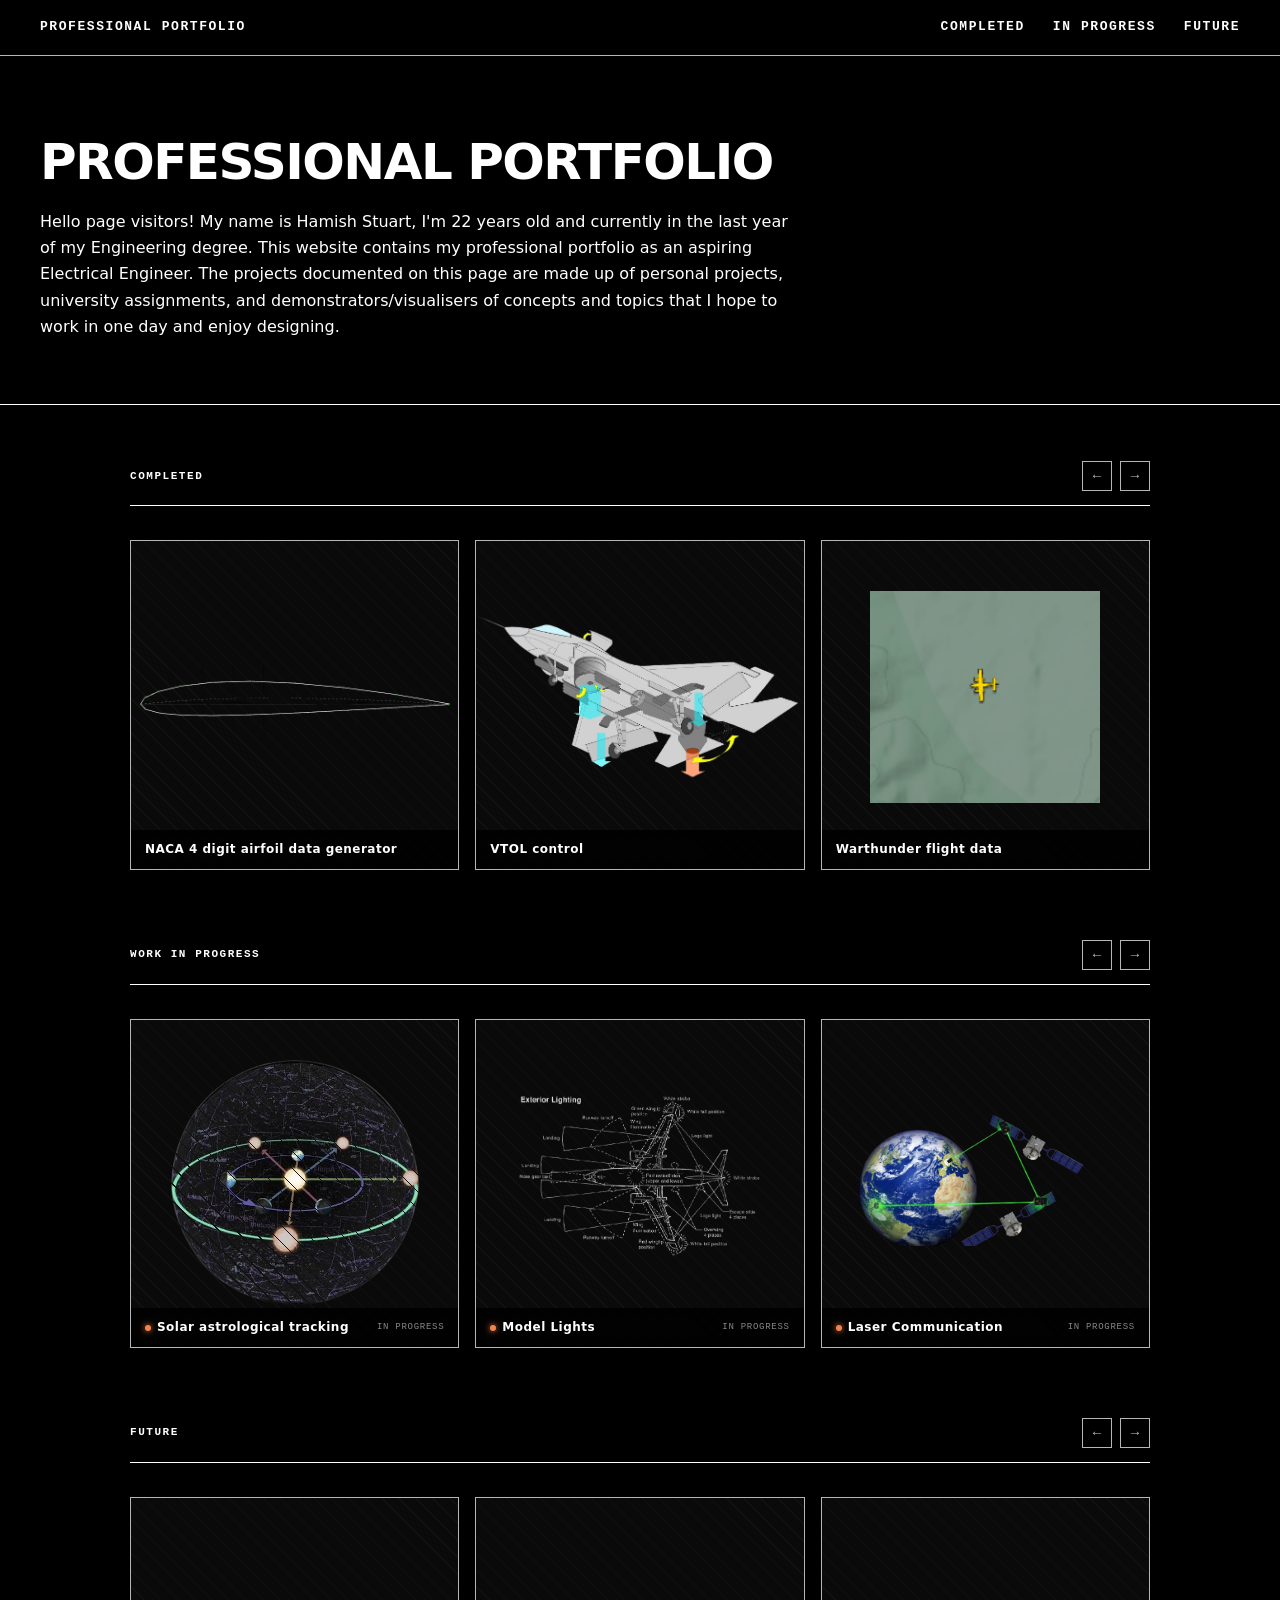
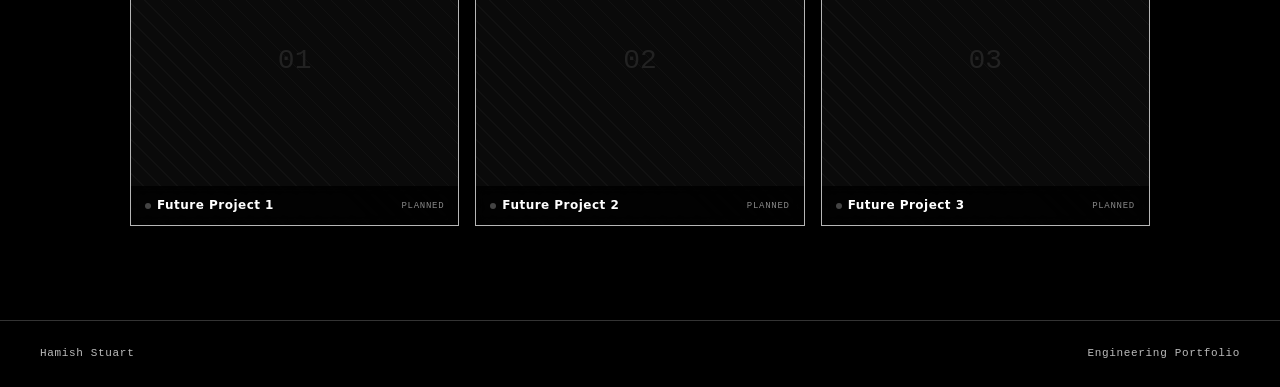
==== commit d85b1616: "Update index.html" ====
--- a/index.html
+++ b/index.html
@@ -122,7 +122,7 @@
           <span class="card-label-sub">In progress</span>
         </div>
       </a>
-      <a class="proj-card" href="project.html">
+      <a class="proj-card" href="laser-morse.html">
         <div class="card-thumb placeholder"><span class="placeholder-icon"><img src="lasercomm.png" width="250">
          </span></div>
         <div class="card-overlay"></div>
